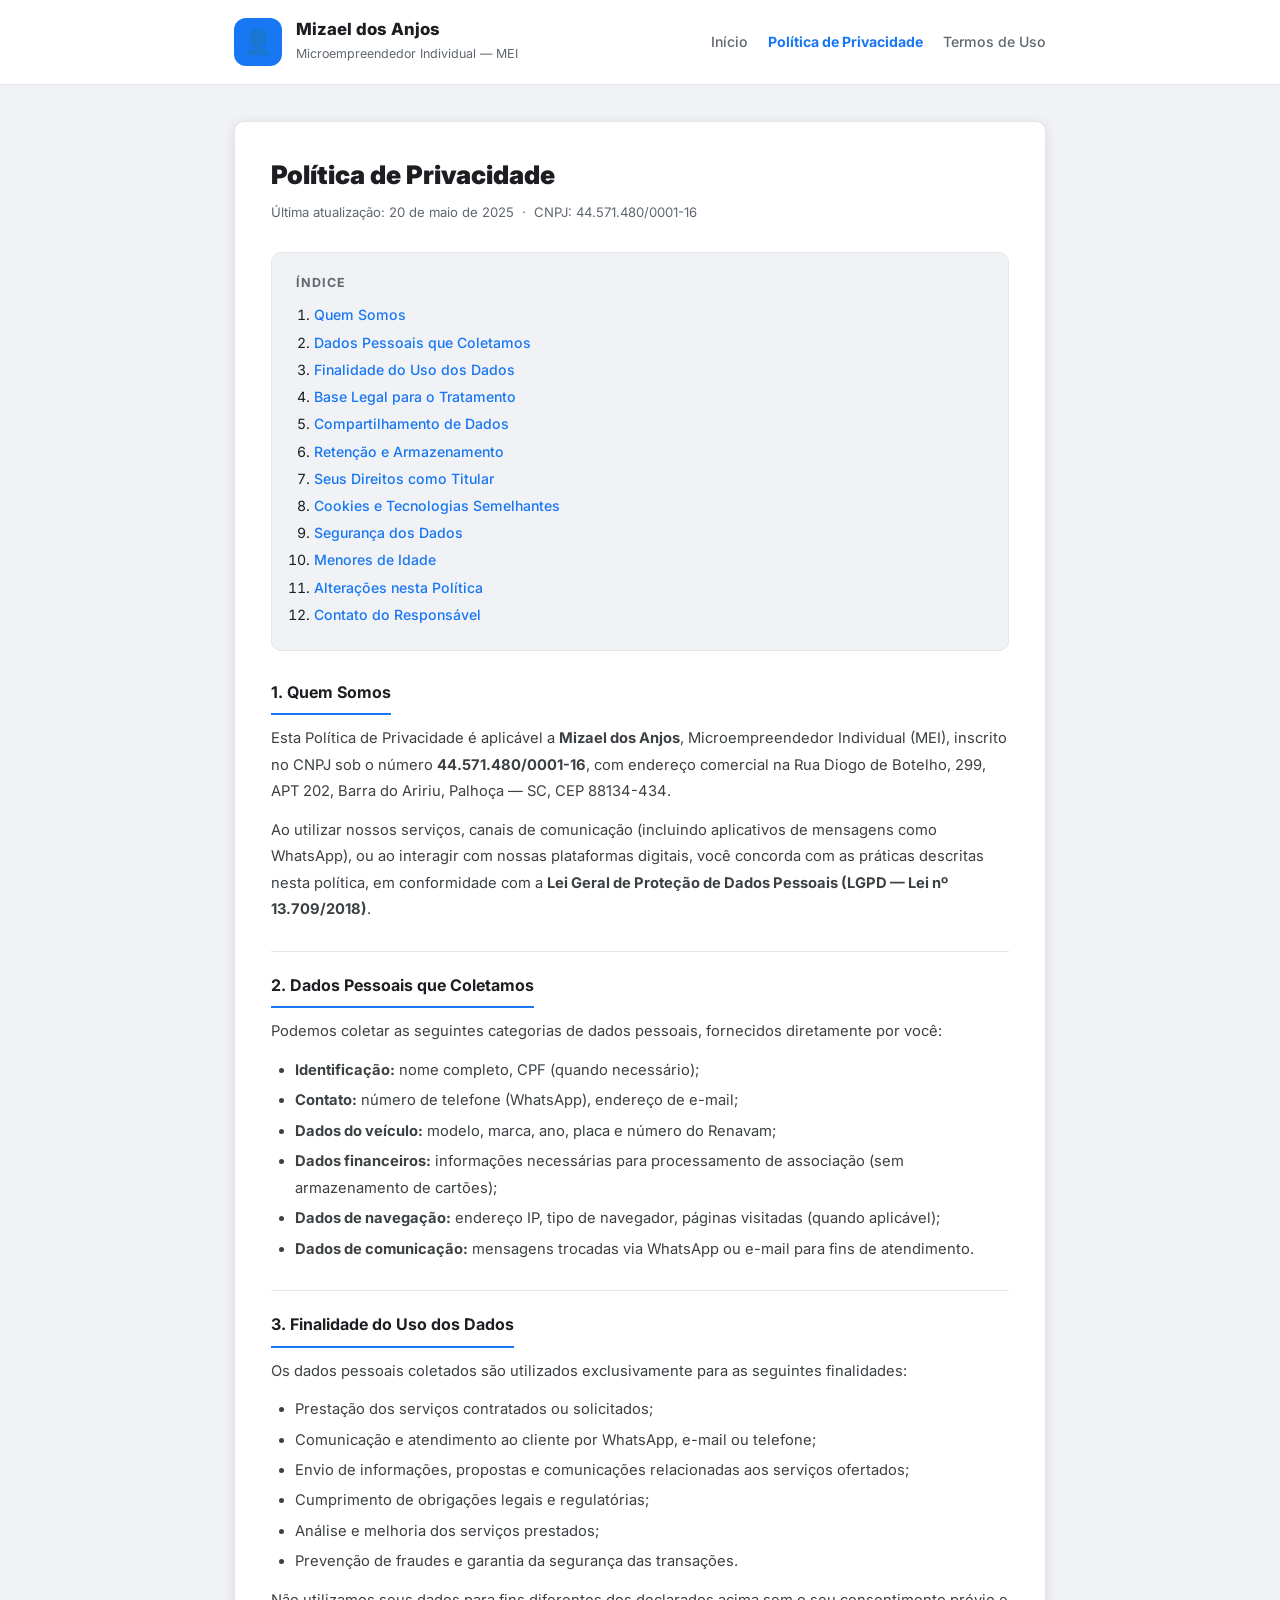
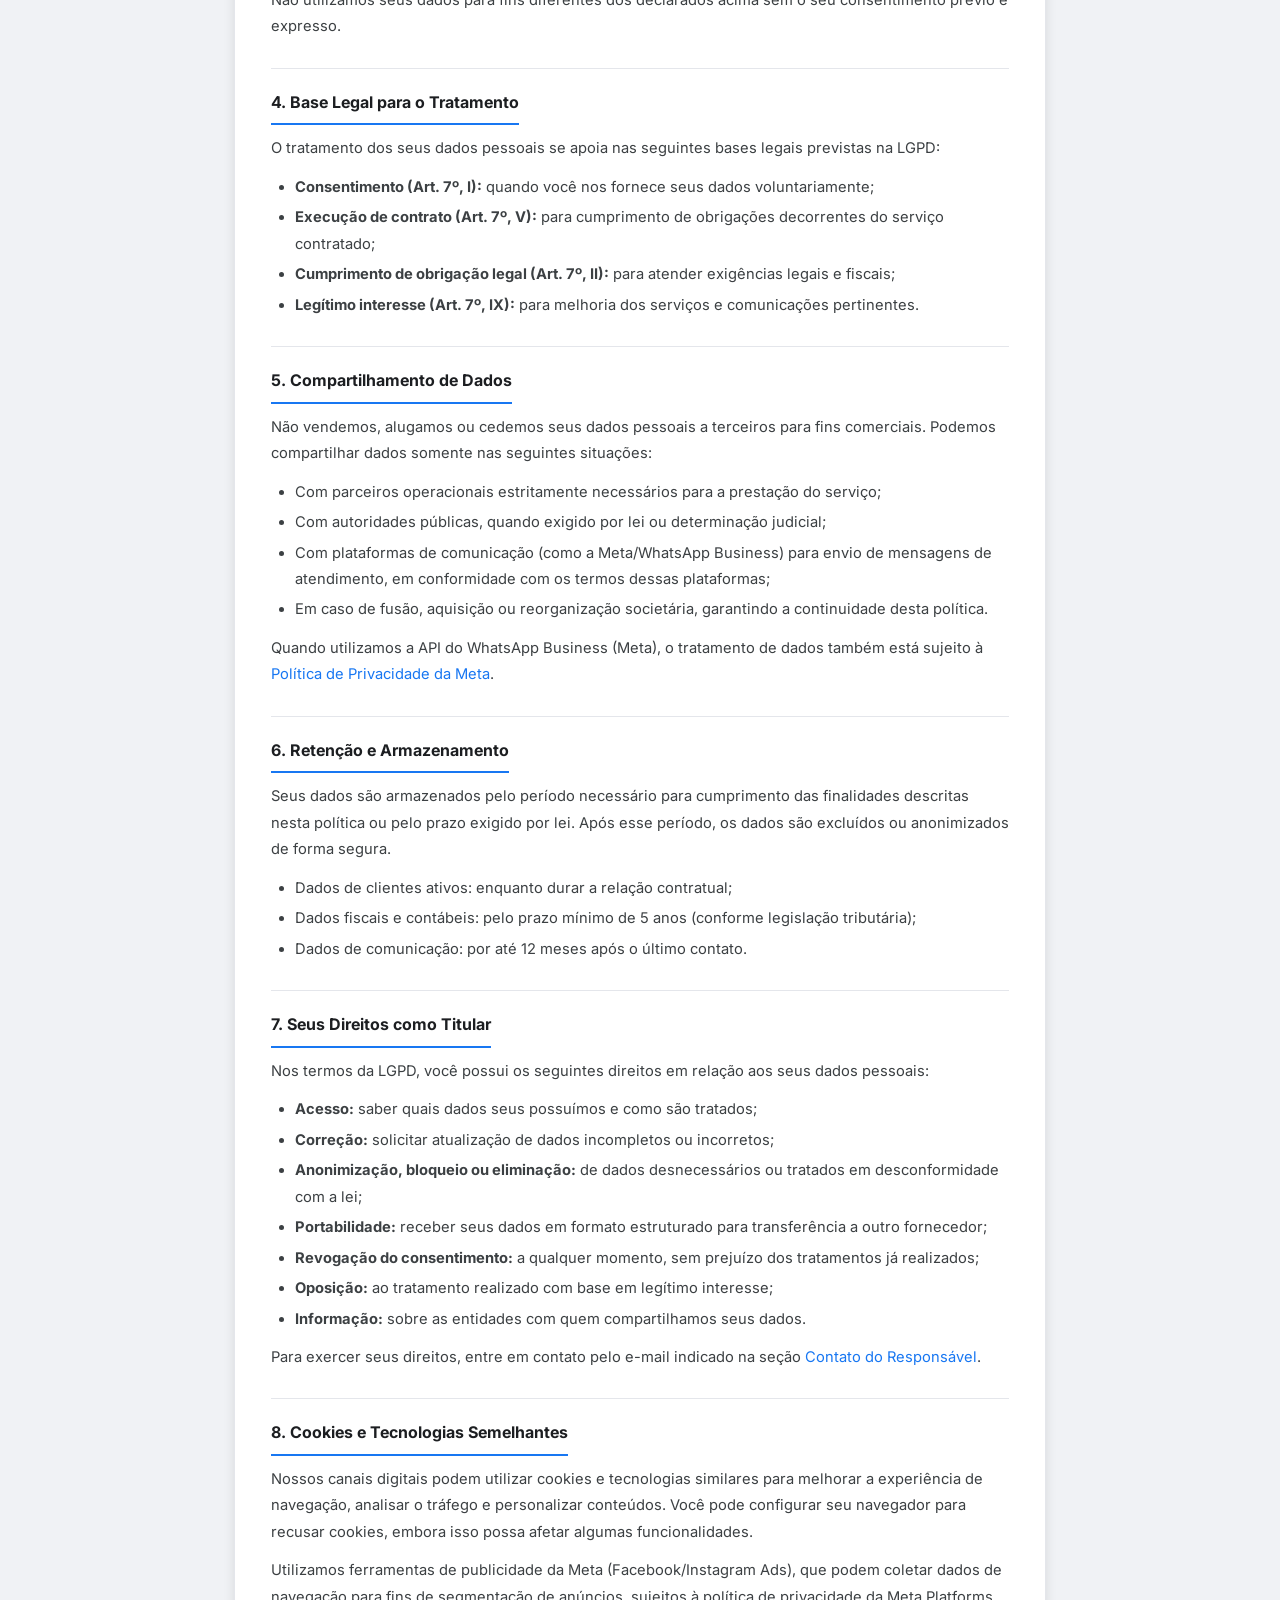
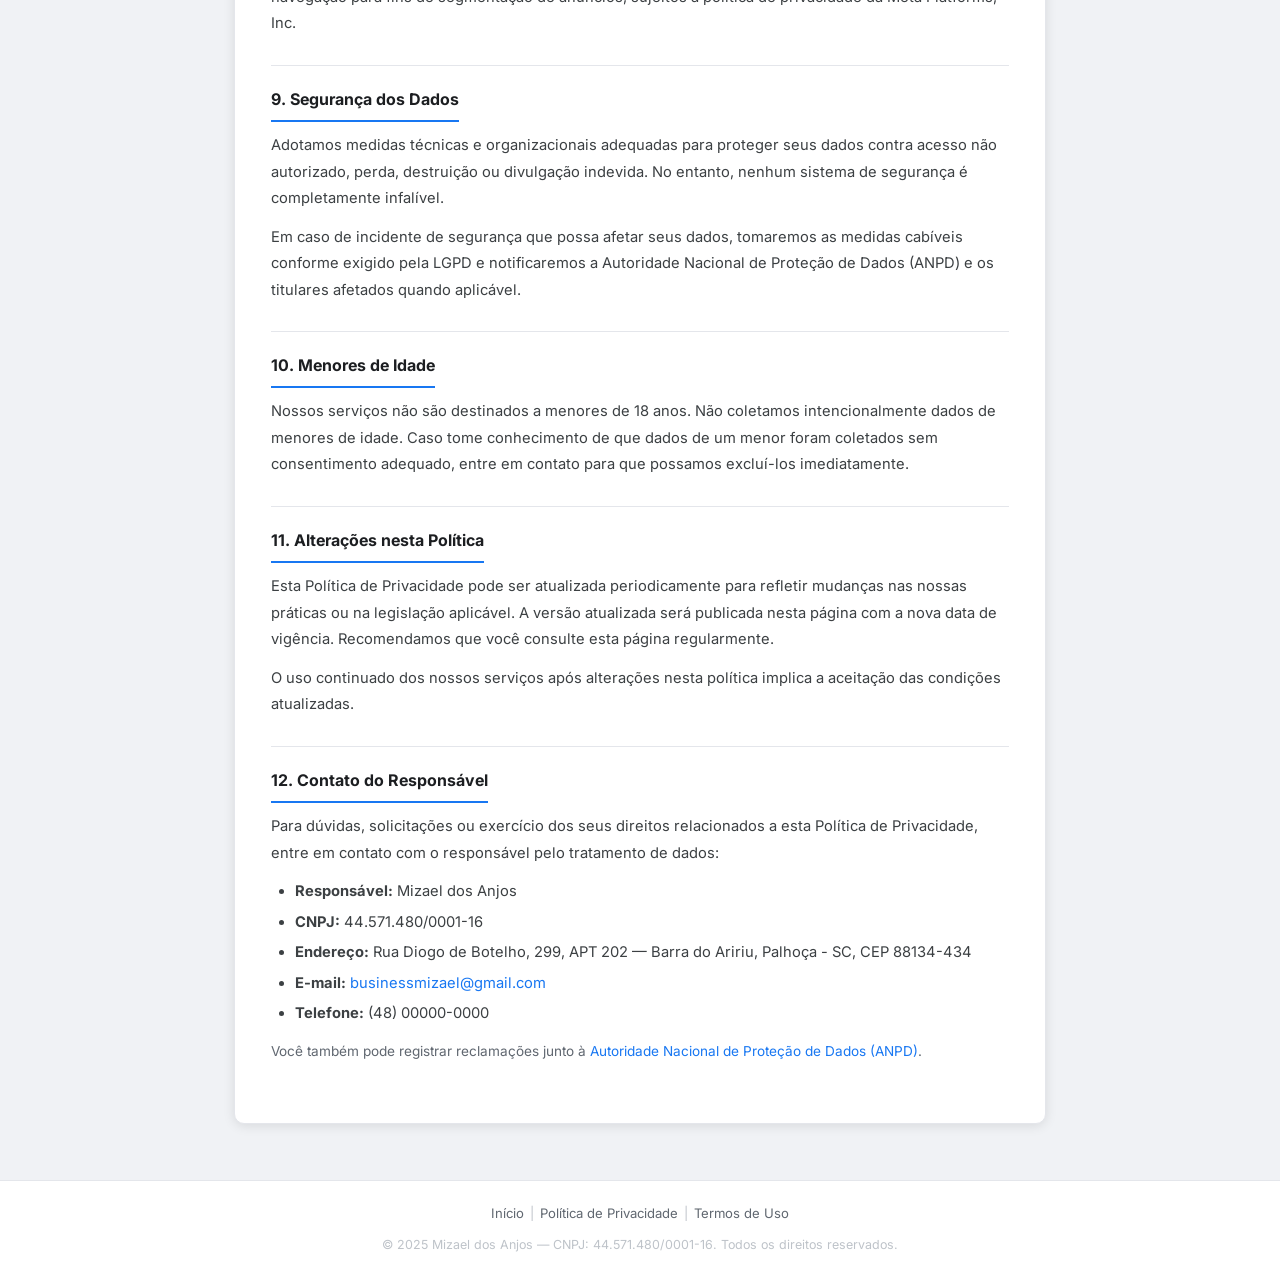
==== politica-de-privacidade.html @ 9d2faf02 "Site institucional MEI - pronto para deploy Vercel" ====
<!DOCTYPE html>
<html lang="pt-BR">
<head>
  <meta charset="UTF-8" />
  <meta name="viewport" content="width=device-width, initial-scale=1.0" />
  <meta name="description" content="Política de Privacidade — Mizael dos Anjos (MEI) — CNPJ 44.571.480/0001-16. Como coletamos, usamos e protegemos seus dados pessoais." />
  <title>Política de Privacidade — Mizael dos Anjos</title>
  <link rel="preconnect" href="https://fonts.googleapis.com" />
  <link rel="preconnect" href="https://fonts.gstatic.com" crossorigin />
  <link href="https://fonts.googleapis.com/css2?family=Inter:wght@400;500;600;700;800;900&display=swap" rel="stylesheet" />
  <link rel="stylesheet" href="css/styles.css" />
</head>
<body>

  <!-- HEADER -->
  <header class="site-header">
    <div class="header-inner">
      <div class="brand">
        <div class="brand-icon" aria-hidden="true">👤</div>
        <div class="brand-text">
          <h1>Mizael dos Anjos</h1>
          <span>Microempreendedor Individual — MEI</span>
        </div>
      </div>
      <nav class="header-nav" aria-label="Menu">
        <a href="index.html">Início</a>
        <a href="politica-de-privacidade.html" style="color:#1877F2; font-weight:700;">Política de Privacidade</a>
        <a href="termos-de-uso.html">Termos de Uso</a>
      </nav>
    </div>
  </header>

  <!-- MAIN -->
  <main>
    <div class="card">
      <div class="policy-header">
        <h2>Política de Privacidade</h2>
        <div class="last-update">Última atualização: 20 de maio de 2025 &nbsp;·&nbsp; CNPJ: 44.571.480/0001-16</div>
      </div>

      <!-- ÍNDICE -->
      <div class="policy-toc" role="navigation" aria-label="Índice da Política">
        <h4>Índice</h4>
        <ol>
          <li><a href="#quem-somos">Quem Somos</a></li>
          <li><a href="#dados-coletados">Dados Pessoais que Coletamos</a></li>
          <li><a href="#finalidade">Finalidade do Uso dos Dados</a></li>
          <li><a href="#base-legal">Base Legal para o Tratamento</a></li>
          <li><a href="#compartilhamento">Compartilhamento de Dados</a></li>
          <li><a href="#retencao">Retenção e Armazenamento</a></li>
          <li><a href="#direitos">Seus Direitos como Titular</a></li>
          <li><a href="#cookies">Cookies e Tecnologias Semelhantes</a></li>
          <li><a href="#seguranca">Segurança dos Dados</a></li>
          <li><a href="#menores">Menores de Idade</a></li>
          <li><a href="#alteracoes">Alterações nesta Política</a></li>
          <li><a href="#contato-privacidade">Contato do Responsável</a></li>
        </ol>
      </div>

      <!-- 1 -->
      <div class="policy-section" id="quem-somos">
        <h3>1. Quem Somos</h3>
        <p>
          Esta Política de Privacidade é aplicável a <strong>Mizael dos Anjos</strong>, Microempreendedor
          Individual (MEI), inscrito no CNPJ sob o número <strong>44.571.480/0001-16</strong>, com endereço
          comercial na Rua Diogo de Botelho, 299, APT 202, Barra do Aririu, Palhoça — SC, CEP 88134-434.
        </p>
        <p>
          Ao utilizar nossos serviços, canais de comunicação (incluindo aplicativos de mensagens como
          WhatsApp), ou ao interagir com nossas plataformas digitais, você concorda com as práticas
          descritas nesta política, em conformidade com a <strong>Lei Geral de Proteção de Dados Pessoais
          (LGPD — Lei nº 13.709/2018)</strong>.
        </p>
      </div>

      <hr class="data-divider" />

      <!-- 2 -->
      <div class="policy-section" id="dados-coletados">
        <h3>2. Dados Pessoais que Coletamos</h3>
        <p>Podemos coletar as seguintes categorias de dados pessoais, fornecidos diretamente por você:</p>
        <ul>
          <li><strong>Identificação:</strong> nome completo, CPF (quando necessário);</li>
          <li><strong>Contato:</strong> número de telefone (WhatsApp), endereço de e-mail;</li>
          <li><strong>Dados do veículo:</strong> modelo, marca, ano, placa e número do Renavam;</li>
          <li><strong>Dados financeiros:</strong> informações necessárias para processamento de associação (sem armazenamento de cartões);</li>
          <li><strong>Dados de navegação:</strong> endereço IP, tipo de navegador, páginas visitadas (quando aplicável);</li>
          <li><strong>Dados de comunicação:</strong> mensagens trocadas via WhatsApp ou e-mail para fins de atendimento.</li>
        </ul>
      </div>

      <hr class="data-divider" />

      <!-- 3 -->
      <div class="policy-section" id="finalidade">
        <h3>3. Finalidade do Uso dos Dados</h3>
        <p>Os dados pessoais coletados são utilizados exclusivamente para as seguintes finalidades:</p>
        <ul>
          <li>Prestação dos serviços contratados ou solicitados;</li>
          <li>Comunicação e atendimento ao cliente por WhatsApp, e-mail ou telefone;</li>
          <li>Envio de informações, propostas e comunicações relacionadas aos serviços ofertados;</li>
          <li>Cumprimento de obrigações legais e regulatórias;</li>
          <li>Análise e melhoria dos serviços prestados;</li>
          <li>Prevenção de fraudes e garantia da segurança das transações.</li>
        </ul>
        <p>
          Não utilizamos seus dados para fins diferentes dos declarados acima sem o seu consentimento
          prévio e expresso.
        </p>
      </div>

      <hr class="data-divider" />

      <!-- 4 -->
      <div class="policy-section" id="base-legal">
        <h3>4. Base Legal para o Tratamento</h3>
        <p>O tratamento dos seus dados pessoais se apoia nas seguintes bases legais previstas na LGPD:</p>
        <ul>
          <li><strong>Consentimento (Art. 7º, I):</strong> quando você nos fornece seus dados voluntariamente;</li>
          <li><strong>Execução de contrato (Art. 7º, V):</strong> para cumprimento de obrigações decorrentes do serviço contratado;</li>
          <li><strong>Cumprimento de obrigação legal (Art. 7º, II):</strong> para atender exigências legais e fiscais;</li>
          <li><strong>Legítimo interesse (Art. 7º, IX):</strong> para melhoria dos serviços e comunicações pertinentes.</li>
        </ul>
      </div>

      <hr class="data-divider" />

      <!-- 5 -->
      <div class="policy-section" id="compartilhamento">
        <h3>5. Compartilhamento de Dados</h3>
        <p>
          Não vendemos, alugamos ou cedemos seus dados pessoais a terceiros para fins comerciais.
          Podemos compartilhar dados somente nas seguintes situações:
        </p>
        <ul>
          <li>Com parceiros operacionais estritamente necessários para a prestação do serviço;</li>
          <li>Com autoridades públicas, quando exigido por lei ou determinação judicial;</li>
          <li>Com plataformas de comunicação (como a Meta/WhatsApp Business) para envio de mensagens de atendimento, em conformidade com os termos dessas plataformas;</li>
          <li>Em caso de fusão, aquisição ou reorganização societária, garantindo a continuidade desta política.</li>
        </ul>
        <p>
          Quando utilizamos a API do WhatsApp Business (Meta), o tratamento de dados também está sujeito
          à <a href="https://www.whatsapp.com/legal/privacy-policy" target="_blank" rel="noopener">Política de Privacidade da Meta</a>.
        </p>
      </div>

      <hr class="data-divider" />

      <!-- 6 -->
      <div class="policy-section" id="retencao">
        <h3>6. Retenção e Armazenamento</h3>
        <p>
          Seus dados são armazenados pelo período necessário para cumprimento das finalidades descritas
          nesta política ou pelo prazo exigido por lei. Após esse período, os dados são excluídos ou
          anonimizados de forma segura.
        </p>
        <ul>
          <li>Dados de clientes ativos: enquanto durar a relação contratual;</li>
          <li>Dados fiscais e contábeis: pelo prazo mínimo de 5 anos (conforme legislação tributária);</li>
          <li>Dados de comunicação: por até 12 meses após o último contato.</li>
        </ul>
      </div>

      <hr class="data-divider" />

      <!-- 7 -->
      <div class="policy-section" id="direitos">
        <h3>7. Seus Direitos como Titular</h3>
        <p>
          Nos termos da LGPD, você possui os seguintes direitos em relação aos seus dados pessoais:
        </p>
        <ul>
          <li><strong>Acesso:</strong> saber quais dados seus possuímos e como são tratados;</li>
          <li><strong>Correção:</strong> solicitar atualização de dados incompletos ou incorretos;</li>
          <li><strong>Anonimização, bloqueio ou eliminação:</strong> de dados desnecessários ou tratados em desconformidade com a lei;</li>
          <li><strong>Portabilidade:</strong> receber seus dados em formato estruturado para transferência a outro fornecedor;</li>
          <li><strong>Revogação do consentimento:</strong> a qualquer momento, sem prejuízo dos tratamentos já realizados;</li>
          <li><strong>Oposição:</strong> ao tratamento realizado com base em legítimo interesse;</li>
          <li><strong>Informação:</strong> sobre as entidades com quem compartilhamos seus dados.</li>
        </ul>
        <p>
          Para exercer seus direitos, entre em contato pelo e-mail indicado na seção
          <a href="#contato-privacidade">Contato do Responsável</a>.
        </p>
      </div>

      <hr class="data-divider" />

      <!-- 8 -->
      <div class="policy-section" id="cookies">
        <h3>8. Cookies e Tecnologias Semelhantes</h3>
        <p>
          Nossos canais digitais podem utilizar cookies e tecnologias similares para melhorar a experiência
          de navegação, analisar o tráfego e personalizar conteúdos. Você pode configurar seu navegador
          para recusar cookies, embora isso possa afetar algumas funcionalidades.
        </p>
        <p>
          Utilizamos ferramentas de publicidade da Meta (Facebook/Instagram Ads), que podem coletar
          dados de navegação para fins de segmentação de anúncios, sujeitos à política de privacidade
          da Meta Platforms, Inc.
        </p>
      </div>

      <hr class="data-divider" />

      <!-- 9 -->
      <div class="policy-section" id="seguranca">
        <h3>9. Segurança dos Dados</h3>
        <p>
          Adotamos medidas técnicas e organizacionais adequadas para proteger seus dados contra acesso
          não autorizado, perda, destruição ou divulgação indevida. No entanto, nenhum sistema de
          segurança é completamente infalível.
        </p>
        <p>
          Em caso de incidente de segurança que possa afetar seus dados, tomaremos as medidas cabíveis
          conforme exigido pela LGPD e notificaremos a Autoridade Nacional de Proteção de Dados (ANPD)
          e os titulares afetados quando aplicável.
        </p>
      </div>

      <hr class="data-divider" />

      <!-- 10 -->
      <div class="policy-section" id="menores">
        <h3>10. Menores de Idade</h3>
        <p>
          Nossos serviços não são destinados a menores de 18 anos. Não coletamos intencionalmente
          dados de menores de idade. Caso tome conhecimento de que dados de um menor foram coletados
          sem consentimento adequado, entre em contato para que possamos excluí-los imediatamente.
        </p>
      </div>

      <hr class="data-divider" />

      <!-- 11 -->
      <div class="policy-section" id="alteracoes">
        <h3>11. Alterações nesta Política</h3>
        <p>
          Esta Política de Privacidade pode ser atualizada periodicamente para refletir mudanças nas
          nossas práticas ou na legislação aplicável. A versão atualizada será publicada nesta página
          com a nova data de vigência. Recomendamos que você consulte esta página regularmente.
        </p>
        <p>
          O uso continuado dos nossos serviços após alterações nesta política implica a aceitação das
          condições atualizadas.
        </p>
      </div>

      <hr class="data-divider" />

      <!-- 12 -->
      <div class="policy-section" id="contato-privacidade">
        <h3>12. Contato do Responsável</h3>
        <p>
          Para dúvidas, solicitações ou exercício dos seus direitos relacionados a esta Política de
          Privacidade, entre em contato com o responsável pelo tratamento de dados:
        </p>
        <ul>
          <li><strong>Responsável:</strong> Mizael dos Anjos</li>
          <li><strong>CNPJ:</strong> 44.571.480/0001-16</li>
          <li><strong>Endereço:</strong> Rua Diogo de Botelho, 299, APT 202 — Barra do Aririu, Palhoça - SC, CEP 88134-434</li>
          <li><strong>E-mail:</strong> <a href="mailto:businessmizael@gmail.com">businessmizael@gmail.com</a></li>
          <li><strong>Telefone:</strong> (48) 00000-0000</li>
        </ul>
        <p style="margin-top:12px; font-size:0.85rem; color:#606770;">
          Você também pode registrar reclamações junto à
          <a href="https://www.gov.br/anpd" target="_blank" rel="noopener">Autoridade Nacional de Proteção de Dados (ANPD)</a>.
        </p>
      </div>

    </div><!-- .card -->
  </main>

  <!-- FOOTER -->
  <footer class="site-footer">
    <div class="footer-links">
      <a href="index.html">Início</a>
      <span class="footer-sep">|</span>
      <a href="politica-de-privacidade.html">Política de Privacidade</a>
      <span class="footer-sep">|</span>
      <a href="termos-de-uso.html">Termos de Uso</a>
    </div>
    <div class="footer-copy">
      © 2025 Mizael dos Anjos — CNPJ: 44.571.480/0001-16. Todos os direitos reservados.
    </div>
  </footer>

</body>
</html>
---- css/styles.css ----
/* ============================================================
   MIZAEL DOS ANJOS — Site Institucional (Meta API)
   ============================================================ */

*, *::before, *::after { box-sizing: border-box; margin: 0; padding: 0; }

:root {
  --blue:      #1877F2;
  --blue-dark: #0D5FCC;
  --dark:      #1C1E21;
  --gray:      #606770;
  --gray-light:#BEC3C9;
  --border:    #E4E6EB;
  --bg:        #F0F2F5;
  --white:     #FFFFFF;
  --red:       #E02020;
  --green:     #31A24C;
  --font:      'Inter', sans-serif;
  --radius:    10px;
  --shadow:    0 2px 12px rgba(0,0,0,0.1);
}

html { scroll-behavior: smooth; font-size: 16px; }

body {
  font-family: var(--font);
  background: var(--bg);
  color: var(--dark);
  line-height: 1.65;
  min-height: 100vh;
  display: flex;
  flex-direction: column;
}

a { color: var(--blue); text-decoration: none; }
a:hover { text-decoration: underline; }

/* ============================================================
   HEADER
   ============================================================ */
.site-header {
  background: var(--white);
  border-bottom: 1px solid var(--border);
  padding: 18px 0;
}

.header-inner {
  max-width: 860px;
  margin: 0 auto;
  padding: 0 24px;
  display: flex;
  align-items: center;
  justify-content: space-between;
  gap: 16px;
  flex-wrap: wrap;
}

.brand {
  display: flex;
  align-items: center;
  gap: 14px;
}

.brand-icon {
  width: 48px; height: 48px;
  background: var(--blue);
  border-radius: 12px;
  display: flex;
  align-items: center;
  justify-content: center;
  color: var(--white);
  font-size: 1.5rem;
  flex-shrink: 0;
}

.brand-text h1 {
  font-size: 1.05rem;
  font-weight: 800;
  color: var(--dark);
  line-height: 1.2;
}

.brand-text span {
  font-size: 0.78rem;
  color: var(--gray);
  font-weight: 400;
}

.header-nav {
  display: flex;
  gap: 20px;
  align-items: center;
}

.header-nav a {
  font-size: 0.88rem;
  font-weight: 500;
  color: var(--gray);
  transition: color 0.2s;
}

.header-nav a:hover {
  color: var(--blue);
  text-decoration: none;
}

/* ============================================================
   MAIN CONTAINER
   ============================================================ */
main {
  flex: 1;
  max-width: 860px;
  margin: 36px auto;
  padding: 0 24px;
  width: 100%;
}

/* ============================================================
   CARDS
   ============================================================ */
.card {
  background: var(--white);
  border: 1px solid var(--border);
  border-radius: var(--radius);
  padding: 32px 36px;
  margin-bottom: 20px;
  box-shadow: var(--shadow);
}

.card-title {
  font-size: 0.72rem;
  font-weight: 700;
  letter-spacing: 0.1em;
  text-transform: uppercase;
  color: var(--gray);
  margin-bottom: 22px;
  padding-bottom: 12px;
  border-bottom: 1px solid var(--border);
  display: flex;
  align-items: center;
  gap: 8px;
}

.card-title span { font-size: 1rem; }

/* Hero card */
.hero-card {
  background: var(--white);
  border: 1px solid var(--border);
  border-radius: var(--radius);
  padding: 40px 36px;
  margin-bottom: 20px;
  box-shadow: var(--shadow);
  text-align: center;
}

.hero-card h2 {
  font-size: 1.5rem;
  font-weight: 900;
  color: var(--dark);
  letter-spacing: -0.01em;
  margin-bottom: 8px;
}

.hero-card .cnpj-badge {
  display: inline-flex;
  align-items: center;
  gap: 8px;
  background: #E7F3FF;
  border: 1px solid #C4DCFF;
  color: var(--blue);
  padding: 8px 20px;
  border-radius: 50px;
  font-size: 0.9rem;
  font-weight: 700;
  margin: 14px 0;
  letter-spacing: 0.03em;
}

.status-badge {
  display: inline-flex;
  align-items: center;
  gap: 6px;
  background: #E6F4EA;
  border: 1px solid #A8D5B5;
  color: var(--green);
  padding: 5px 14px;
  border-radius: 50px;
  font-size: 0.78rem;
  font-weight: 700;
  letter-spacing: 0.05em;
}

.status-dot {
  width: 7px; height: 7px;
  background: var(--green);
  border-radius: 50%;
  animation: pulse 1.8s infinite;
}

@keyframes pulse {
  0%, 100% { opacity: 1; }
  50% { opacity: 0.4; }
}

/* Data rows */
.data-grid {
  display: grid;
  grid-template-columns: 1fr 1fr;
  gap: 18px;
}

.data-item label {
  display: block;
  font-size: 0.72rem;
  font-weight: 700;
  text-transform: uppercase;
  letter-spacing: 0.08em;
  color: var(--gray);
  margin-bottom: 4px;
}

.data-item .value {
  font-size: 0.95rem;
  font-weight: 600;
  color: var(--dark);
}

.data-item.full { grid-column: 1 / -1; }

.data-divider {
  border: none;
  border-top: 1px solid var(--border);
  margin: 20px 0;
}

/* Contact items */
.contact-list {
  display: flex;
  flex-direction: column;
  gap: 14px;
}

.contact-item {
  display: flex;
  align-items: center;
  gap: 12px;
  font-size: 0.92rem;
}

.contact-icon {
  width: 36px; height: 36px;
  background: #E7F3FF;
  border-radius: 8px;
  display: flex;
  align-items: center;
  justify-content: center;
  font-size: 1rem;
  flex-shrink: 0;
}

/* ============================================================
   FOOTER
   ============================================================ */
.site-footer {
  background: var(--white);
  border-top: 1px solid var(--border);
  padding: 22px 24px;
  text-align: center;
}

.footer-links {
  display: flex;
  align-items: center;
  justify-content: center;
  gap: 6px;
  margin-bottom: 10px;
  flex-wrap: wrap;
}

.footer-links a {
  font-size: 0.82rem;
  color: var(--gray);
}

.footer-links a:hover { color: var(--blue); }

.footer-sep {
  color: var(--gray-light);
  font-size: 0.8rem;
}

.footer-copy {
  font-size: 0.78rem;
  color: var(--gray-light);
}

/* ============================================================
   POLICY PAGES
   ============================================================ */
.policy-header {
  margin-bottom: 28px;
}

.policy-header h2 {
  font-size: 1.6rem;
  font-weight: 900;
  color: var(--dark);
  margin-bottom: 6px;
}

.policy-header .last-update {
  font-size: 0.82rem;
  color: var(--gray);
}

.policy-section {
  margin-bottom: 28px;
}

.policy-section h3 {
  font-size: 1rem;
  font-weight: 700;
  color: var(--dark);
  margin-bottom: 10px;
  padding-bottom: 8px;
  border-bottom: 2px solid var(--blue);
  display: inline-block;
}

.policy-section p {
  font-size: 0.92rem;
  color: #3c4043;
  line-height: 1.8;
  margin-bottom: 12px;
}

.policy-section ul {
  list-style: disc;
  padding-left: 24px;
  margin-bottom: 12px;
}

.policy-section ul li {
  font-size: 0.92rem;
  color: #3c4043;
  line-height: 1.8;
  margin-bottom: 4px;
}

.policy-toc {
  background: #F0F2F5;
  border: 1px solid var(--border);
  border-radius: var(--radius);
  padding: 20px 24px;
  margin-bottom: 28px;
}

.policy-toc h4 {
  font-size: 0.78rem;
  font-weight: 700;
  text-transform: uppercase;
  letter-spacing: 0.08em;
  color: var(--gray);
  margin-bottom: 10px;
}

.policy-toc ol {
  padding-left: 18px;
}

.policy-toc ol li {
  font-size: 0.88rem;
  margin-bottom: 4px;
}

.policy-toc ol li a { color: var(--blue); font-weight: 500; }

/* ============================================================
   RESPONSIVE
   ============================================================ */
@media (max-width: 600px) {
  .data-grid { grid-template-columns: 1fr; }
  .hero-card, .card { padding: 24px 20px; }
  .header-inner { flex-direction: column; align-items: flex-start; }
  .header-nav { flex-wrap: wrap; gap: 12px; }
}
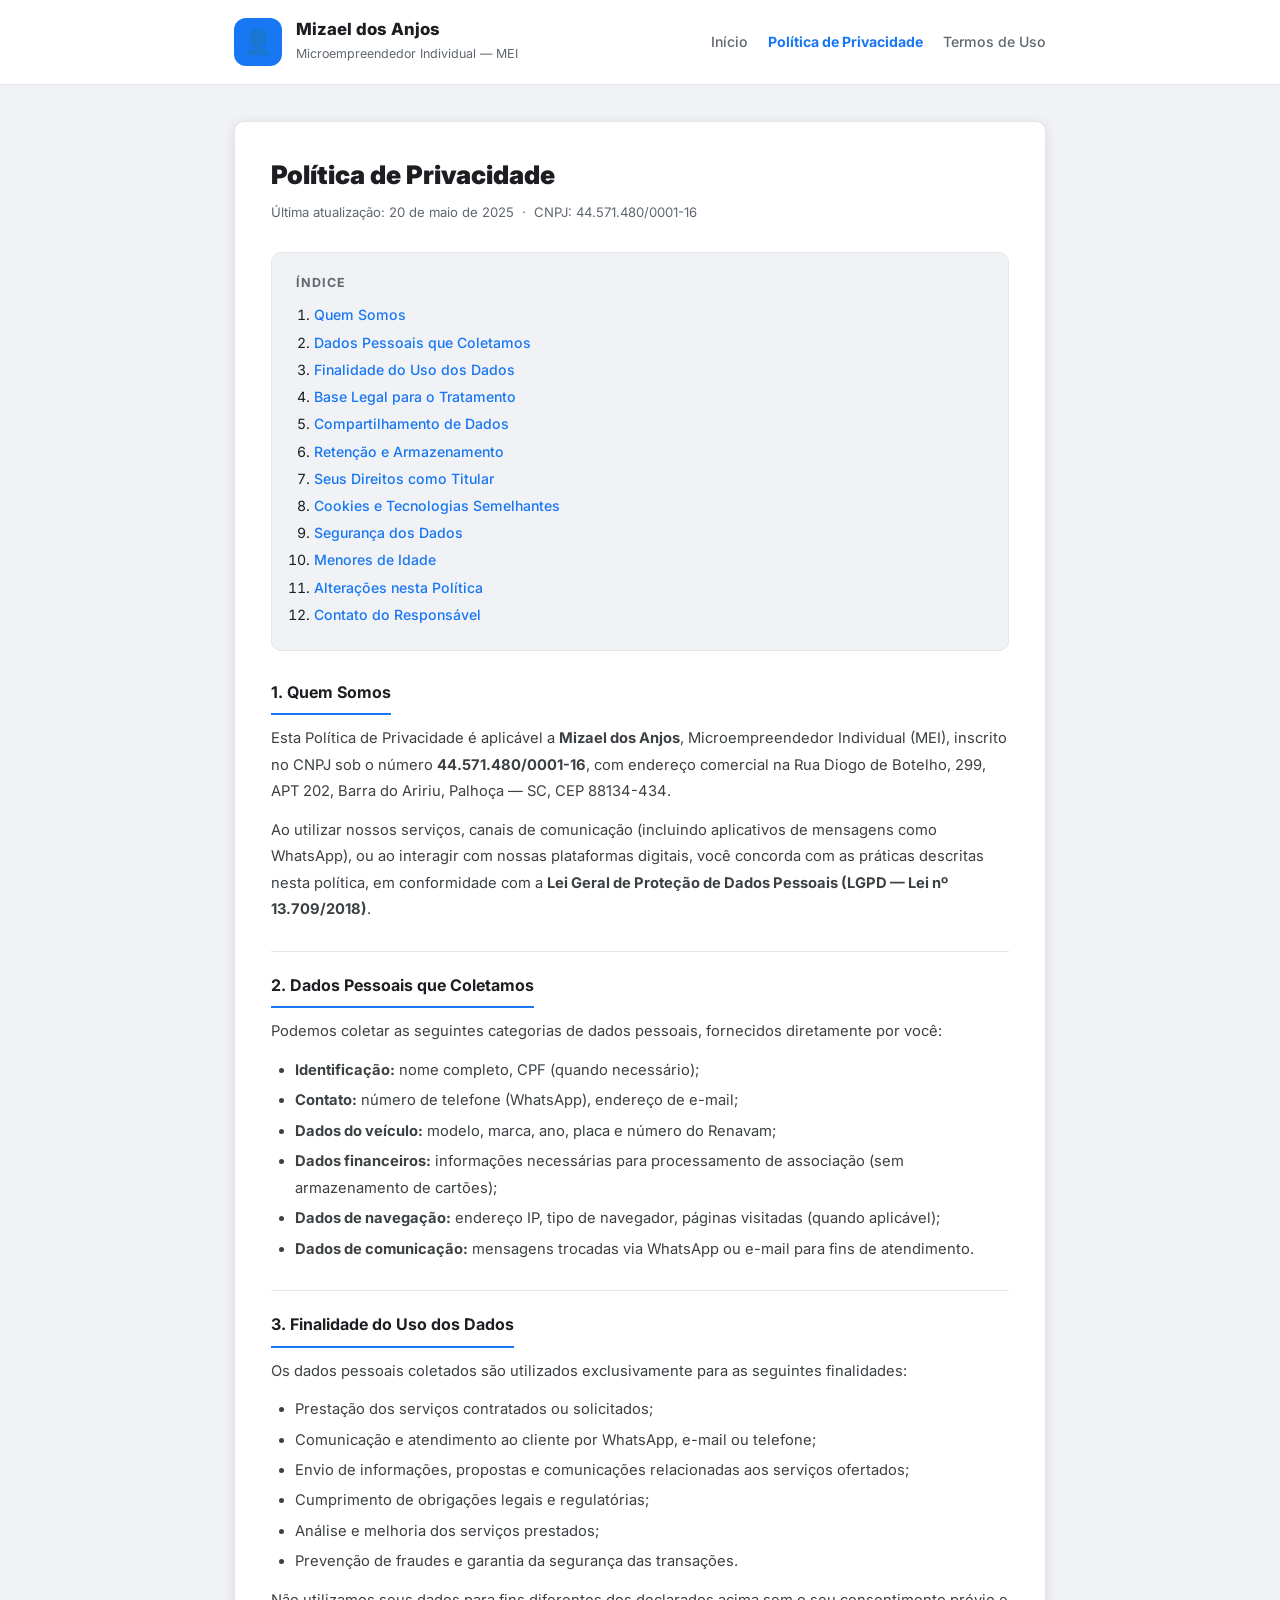
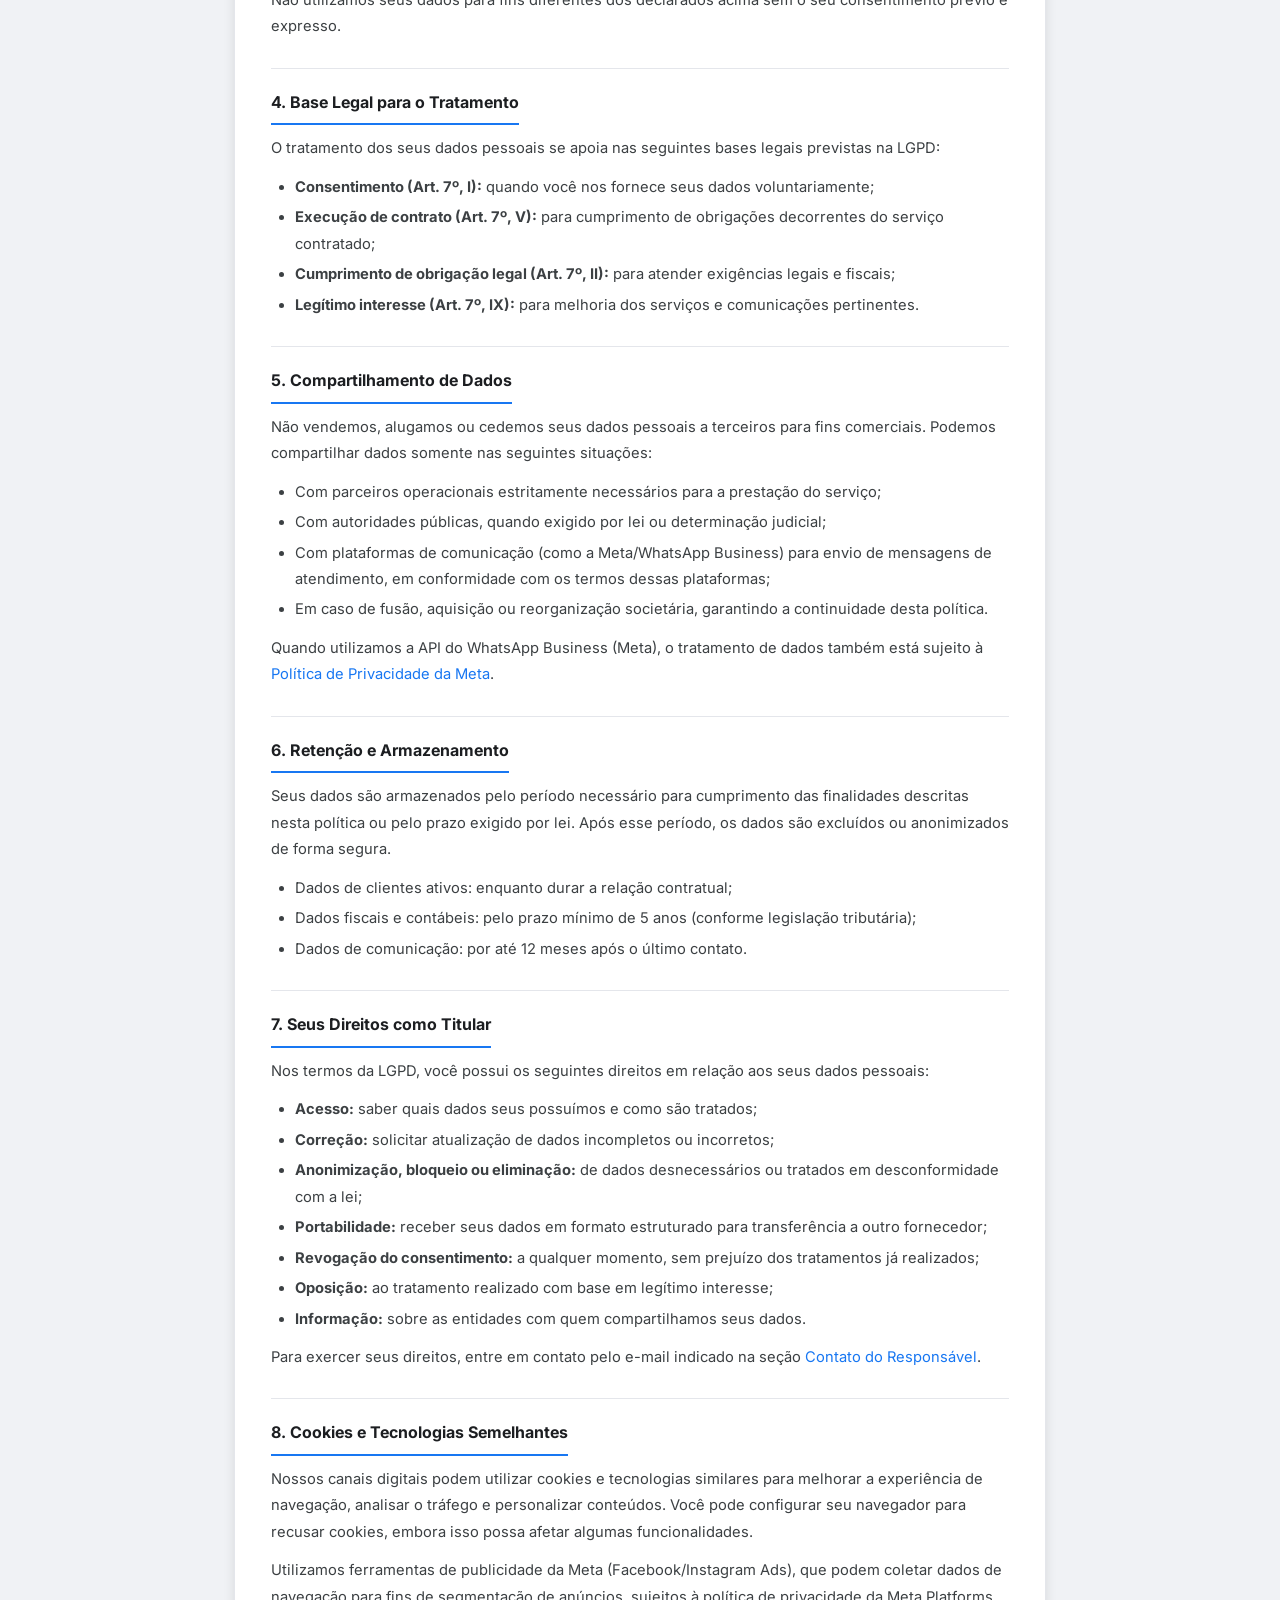
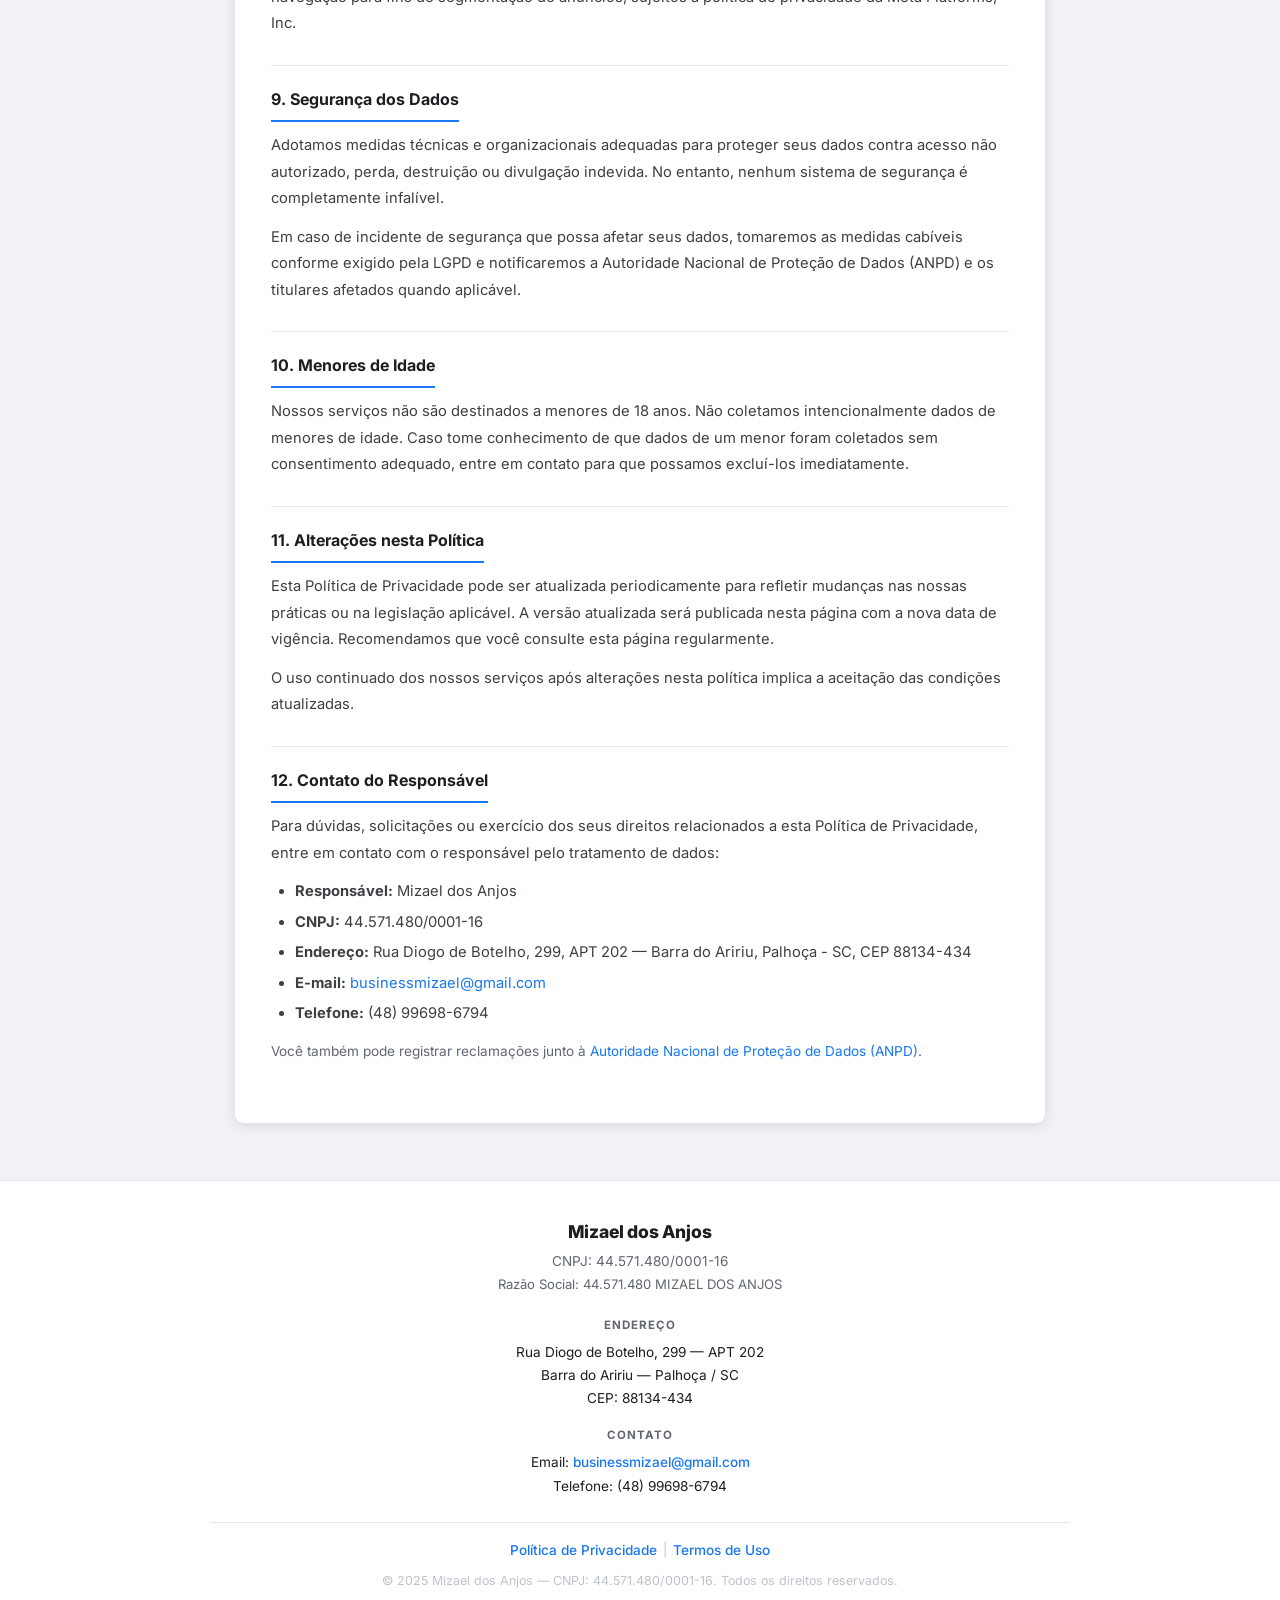
==== commit 9e3461c9: "Atualiza rodapé com dados completos MEI e telefone (48) 99698-6794" ====
--- a/politica-de-privacidade.html
+++ b/politica-de-privacidade.html
@@ -260,7 +260,7 @@
           <li><strong>CNPJ:</strong> 44.571.480/0001-16</li>
           <li><strong>Endereço:</strong> Rua Diogo de Botelho, 299, APT 202 — Barra do Aririu, Palhoça - SC, CEP 88134-434</li>
           <li><strong>E-mail:</strong> <a href="mailto:businessmizael@gmail.com">businessmizael@gmail.com</a></li>
-          <li><strong>Telefone:</strong> (48) 00000-0000</li>
+          <li><strong>Telefone:</strong> (48) 99698-6794</li>
         </ul>
         <p style="margin-top:12px; font-size:0.85rem; color:#606770;">
           Você também pode registrar reclamações junto à
@@ -273,15 +273,32 @@
 
   <!-- FOOTER -->
   <footer class="site-footer">
-    <div class="footer-links">
-      <a href="index.html">Início</a>
-      <span class="footer-sep">|</span>
-      <a href="politica-de-privacidade.html">Política de Privacidade</a>
-      <span class="footer-sep">|</span>
-      <a href="termos-de-uso.html">Termos de Uso</a>
-    </div>
-    <div class="footer-copy">
-      © 2025 Mizael dos Anjos — CNPJ: 44.571.480/0001-16. Todos os direitos reservados.
+    <div class="footer-inner">
+      <div class="footer-name">Mizael dos Anjos</div>
+      <div class="footer-cnpj">CNPJ: 44.571.480/0001-16</div>
+      <div class="footer-razao">Razão Social: 44.571.480 MIZAEL DOS ANJOS</div>
+
+      <div class="footer-section-label">Endereço</div>
+      <div class="footer-address">
+        Rua Diogo de Botelho, 299 — APT 202<br>
+        Barra do Aririu — Palhoça / SC<br>
+        CEP: 88134-434
+      </div>
+
+      <div class="footer-section-label">Contato</div>
+      <div class="footer-contact">
+        Email: <a href="mailto:businessmizael@gmail.com">businessmizael@gmail.com</a><br>
+        Telefone: (48) 99698-6794
+      </div>
+
+      <hr class="footer-divider" />
+
+      <div class="footer-links">
+        <a href="politica-de-privacidade.html">Política de Privacidade</a>
+        <span class="footer-sep">|</span>
+        <a href="termos-de-uso.html">Termos de Uso</a>
+      </div>
+      <div class="footer-copy">© 2025 Mizael dos Anjos — CNPJ: 44.571.480/0001-16. Todos os direitos reservados.</div>
     </div>
   </footer>
 
--- a/css/styles.css
+++ b/css/styles.css
@@ -265,8 +265,60 @@
 .site-footer {
   background: var(--white);
   border-top: 1px solid var(--border);
-  padding: 22px 24px;
+  padding: 36px 24px 24px;
   text-align: center;
+}
+
+.footer-inner {
+  max-width: 860px;
+  margin: 0 auto;
+}
+
+.footer-name {
+  font-size: 1.1rem;
+  font-weight: 800;
+  color: var(--dark);
+  letter-spacing: -0.01em;
+  margin-bottom: 4px;
+}
+
+.footer-cnpj {
+  font-size: 0.85rem;
+  color: var(--gray);
+  margin-bottom: 2px;
+}
+
+.footer-razao {
+  font-size: 0.82rem;
+  color: var(--gray);
+  margin-bottom: 20px;
+}
+
+.footer-section-label {
+  font-size: 0.72rem;
+  font-weight: 700;
+  text-transform: uppercase;
+  letter-spacing: 0.08em;
+  color: var(--gray);
+  margin-bottom: 6px;
+  margin-top: 16px;
+}
+
+.footer-address, .footer-contact {
+  font-size: 0.85rem;
+  color: var(--dark);
+  line-height: 1.7;
+}
+
+.footer-contact a {
+  color: var(--blue);
+  font-weight: 500;
+}
+
+.footer-divider {
+  border: none;
+  border-top: 1px solid var(--border);
+  margin: 24px 0 16px;
 }
 
 .footer-links {
@@ -279,11 +331,12 @@
 }
 
 .footer-links a {
-  font-size: 0.82rem;
-  color: var(--gray);
-}
-
-.footer-links a:hover { color: var(--blue); }
+  font-size: 0.85rem;
+  color: var(--blue);
+  font-weight: 500;
+}
+
+.footer-links a:hover { text-decoration: underline; }
 
 .footer-sep {
   color: var(--gray-light);
@@ -293,6 +346,7 @@
 .footer-copy {
   font-size: 0.78rem;
   color: var(--gray-light);
+  margin-top: 8px;
 }
 
 /* ============================================================
